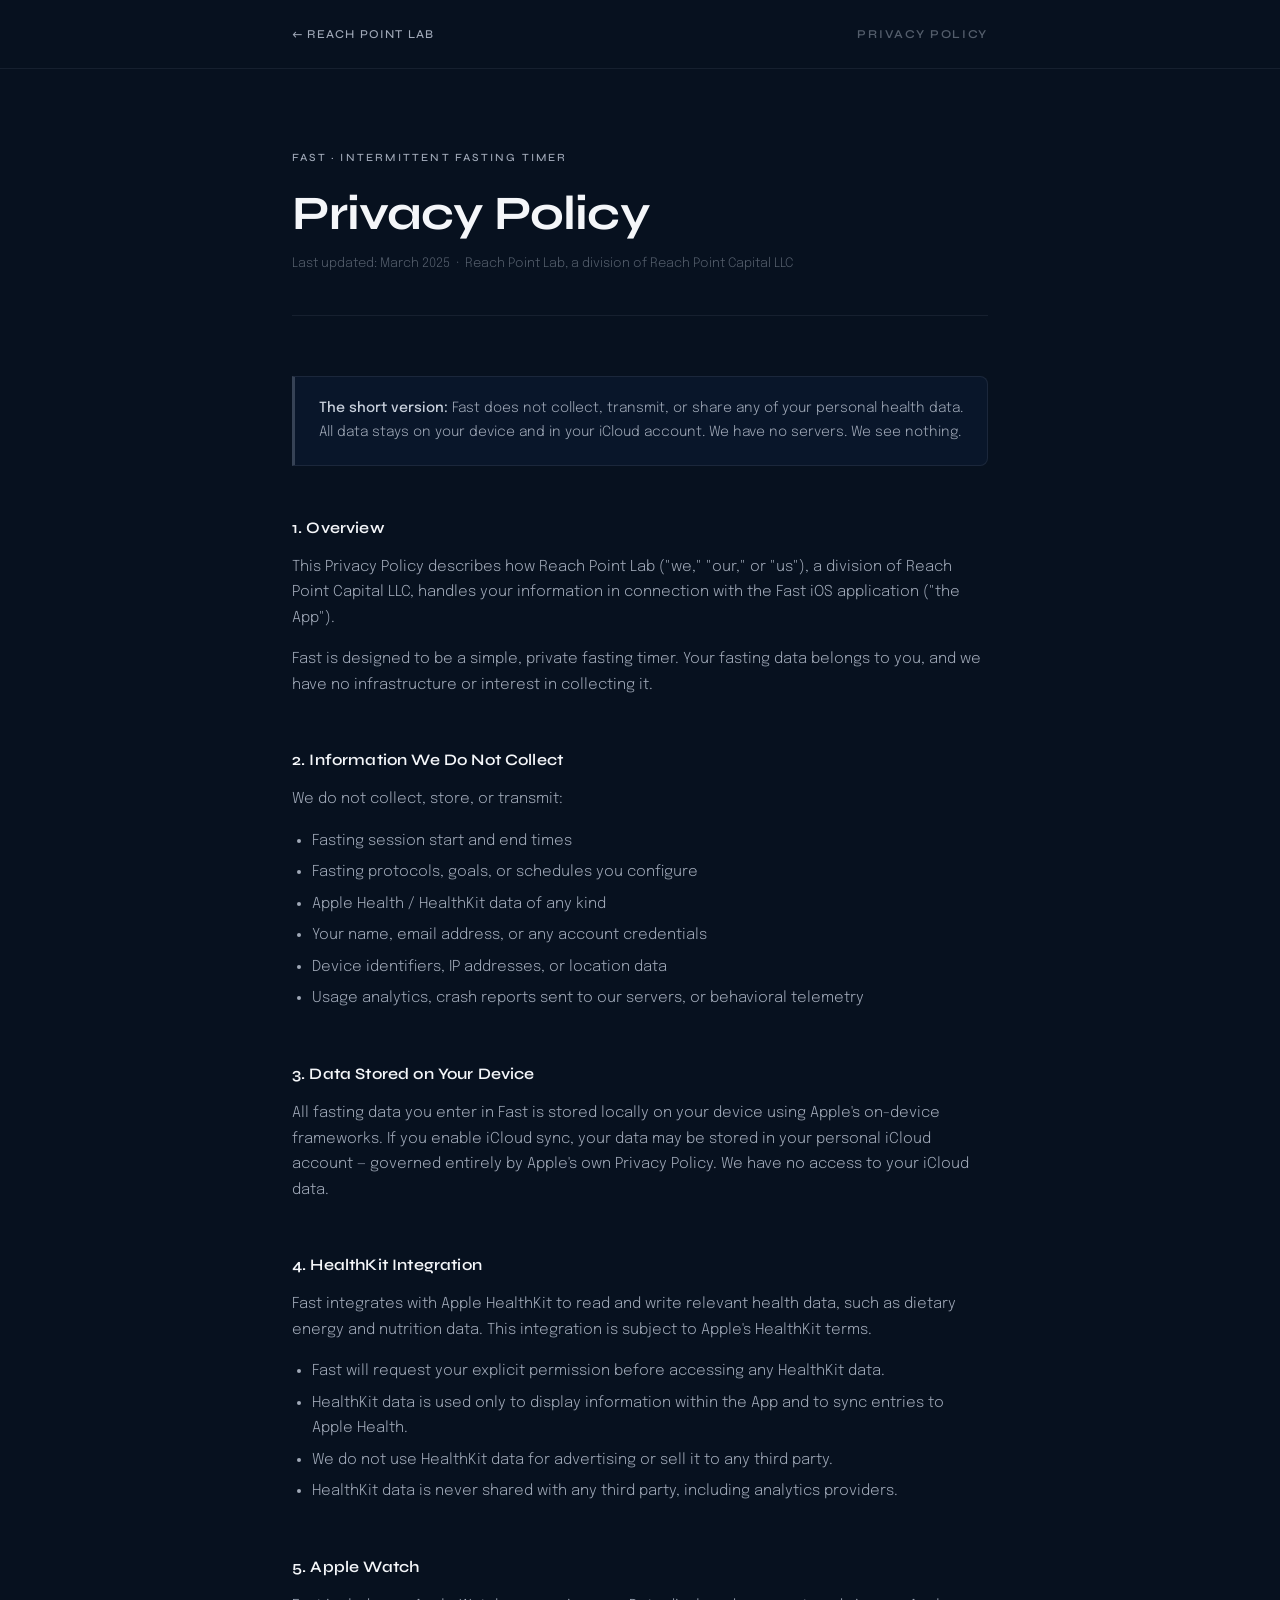
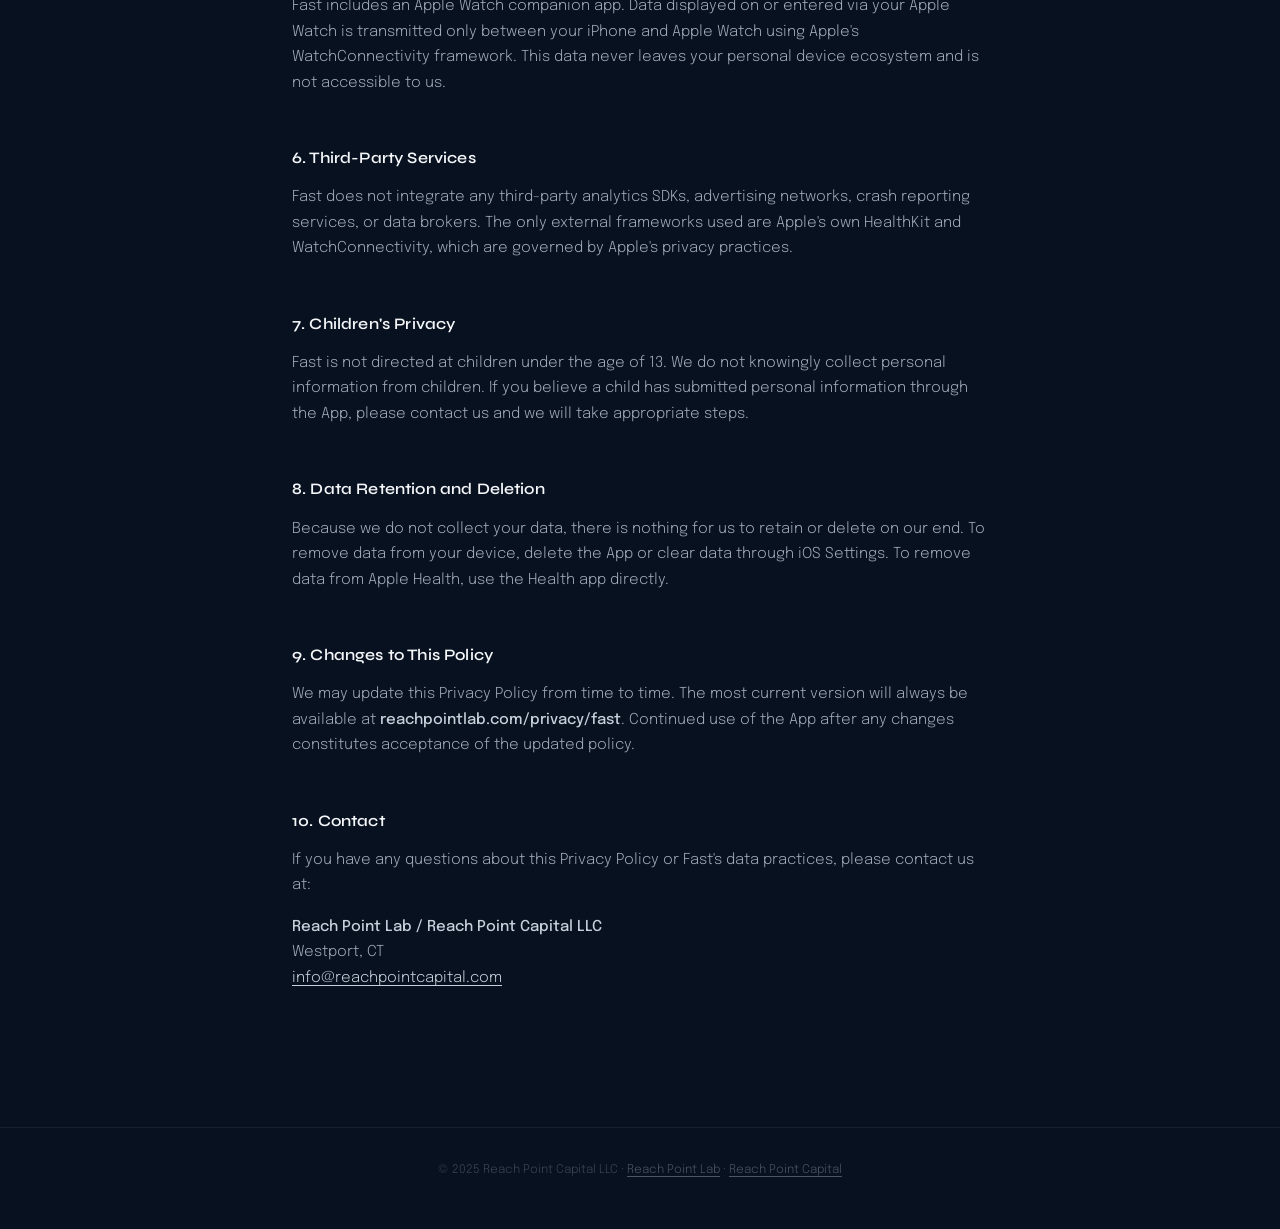
==== privacy/fast.html @ 6f183e83 "Initial commit — Reach Point Lab site" ====
<!DOCTYPE html>
<html lang="en">
<head>
  <meta charset="UTF-8" />
  <meta name="viewport" content="width=device-width, initial-scale=1.0" />
  <title>Fast — Privacy Policy | Reach Point Lab</title>
  <meta name="robots" content="noindex" />
  <link rel="preconnect" href="https://fonts.googleapis.com" />
  <link rel="preconnect" href="https://fonts.gstatic.com" crossorigin />
  <link href="https://fonts.googleapis.com/css2?family=Syne:wght@400;600;700&family=Epilogue:wght@300;400;500&display=swap" rel="stylesheet" />
  <style>
    *, *::before, *::after { box-sizing: border-box; margin: 0; padding: 0; }
    :root {
      --navy: #1B3A6B;
      --ink: #07111F;
      --silver: #A0A9B8;
      --silver-light: #C8D0DC;
      --white: #F4F6F9;
      --amber: #F0A500;
    }
    body {
      background: var(--ink);
      color: var(--white);
      font-family: 'Epilogue', sans-serif;
      font-weight: 300;
      line-height: 1.7;
      -webkit-font-smoothing: antialiased;
    }
    a { color: var(--silver-light); text-decoration: underline; text-underline-offset: 3px; }
    a:hover { color: var(--white); }

    header {
      border-bottom: 1px solid rgba(160,169,184,0.1);
      padding: 24px 0;
    }
    .container { max-width: 760px; margin: 0 auto; padding: 0 32px; }
    .header-inner { display: flex; align-items: center; justify-content: space-between; }
    .back-link {
      display: inline-flex;
      align-items: center;
      gap: 8px;
      font-family: 'Syne', sans-serif;
      font-size: 12px;
      font-weight: 500;
      letter-spacing: 0.1em;
      text-transform: uppercase;
      color: var(--silver);
      text-decoration: none;
      transition: color 0.2s;
    }
    .back-link:hover { color: var(--white); }
    .header-brand {
      font-family: 'Syne', sans-serif;
      font-size: 12px;
      font-weight: 600;
      letter-spacing: 0.14em;
      text-transform: uppercase;
      color: rgba(160,169,184,0.5);
    }

    main { padding: 80px 0 120px; }

    .policy-eyebrow {
      font-family: 'Syne', sans-serif;
      font-size: 11px;
      font-weight: 500;
      letter-spacing: 0.2em;
      text-transform: uppercase;
      color: var(--silver);
      margin-bottom: 20px;
    }
    h1 {
      font-family: 'Syne', sans-serif;
      font-size: clamp(32px, 5vw, 48px);
      font-weight: 700;
      line-height: 1.1;
      letter-spacing: -0.02em;
      color: var(--white);
      margin-bottom: 12px;
    }
    .policy-meta {
      font-size: 13px;
      color: rgba(160,169,184,0.5);
      margin-bottom: 60px;
      padding-bottom: 40px;
      border-bottom: 1px solid rgba(160,169,184,0.1);
    }

    h2 {
      font-family: 'Syne', sans-serif;
      font-size: 16px;
      font-weight: 600;
      letter-spacing: 0.01em;
      color: var(--white);
      margin: 48px 0 14px;
    }
    p { font-size: 15px; color: var(--silver); margin-bottom: 16px; }
    ul { padding-left: 20px; margin-bottom: 16px; }
    ul li { font-size: 15px; color: var(--silver); margin-bottom: 6px; }
    strong { color: var(--silver-light); font-weight: 500; }

    .callout {
      background: rgba(27,58,107,0.15);
      border: 1px solid rgba(160,169,184,0.12);
      border-left: 3px solid rgba(160,169,184,0.3);
      padding: 20px 24px;
      border-radius: 0 8px 8px 0;
      margin: 32px 0;
    }
    .callout p { margin: 0; font-size: 14px; }

    footer {
      border-top: 1px solid rgba(160,169,184,0.1);
      padding: 32px 0;
    }
    .footer-text {
      font-size: 12px;
      color: rgba(160,169,184,0.35);
      text-align: center;
    }
    .footer-text a { color: rgba(160,169,184,0.45); }
  </style>
</head>
<body>
  <header>
    <div class="container">
      <div class="header-inner">
        <a href="/" class="back-link">← Reach Point Lab</a>
        <span class="header-brand">Privacy Policy</span>
      </div>
    </div>
  </header>

  <main>
    <div class="container">
      <div class="policy-eyebrow">Fast · Intermittent Fasting Timer</div>
      <h1>Privacy Policy</h1>
      <p class="policy-meta">Last updated: March 2025 &nbsp;·&nbsp; Reach Point Lab, a division of Reach Point Capital LLC</p>

      <div class="callout">
        <p><strong>The short version:</strong> Fast does not collect, transmit, or share any of your personal health data. All data stays on your device and in your iCloud account. We have no servers. We see nothing.</p>
      </div>

      <h2>1. Overview</h2>
      <p>This Privacy Policy describes how Reach Point Lab ("we," "our," or "us"), a division of Reach Point Capital LLC, handles your information in connection with the Fast iOS application ("the App").</p>
      <p>Fast is designed to be a simple, private fasting timer. Your fasting data belongs to you, and we have no infrastructure or interest in collecting it.</p>

      <h2>2. Information We Do Not Collect</h2>
      <p>We do not collect, store, or transmit:</p>
      <ul>
        <li>Fasting session start and end times</li>
        <li>Fasting protocols, goals, or schedules you configure</li>
        <li>Apple Health / HealthKit data of any kind</li>
        <li>Your name, email address, or any account credentials</li>
        <li>Device identifiers, IP addresses, or location data</li>
        <li>Usage analytics, crash reports sent to our servers, or behavioral telemetry</li>
      </ul>

      <h2>3. Data Stored on Your Device</h2>
      <p>All fasting data you enter in Fast is stored locally on your device using Apple's on-device frameworks. If you enable iCloud sync, your data may be stored in your personal iCloud account — governed entirely by Apple's own Privacy Policy. We have no access to your iCloud data.</p>

      <h2>4. HealthKit Integration</h2>
      <p>Fast integrates with Apple HealthKit to read and write relevant health data, such as dietary energy and nutrition data. This integration is subject to Apple's HealthKit terms.</p>
      <ul>
        <li>Fast will request your explicit permission before accessing any HealthKit data.</li>
        <li>HealthKit data is used only to display information within the App and to sync entries to Apple Health.</li>
        <li>We do not use HealthKit data for advertising or sell it to any third party.</li>
        <li>HealthKit data is never shared with any third party, including analytics providers.</li>
      </ul>

      <h2>5. Apple Watch</h2>
      <p>Fast includes an Apple Watch companion app. Data displayed on or entered via your Apple Watch is transmitted only between your iPhone and Apple Watch using Apple's WatchConnectivity framework. This data never leaves your personal device ecosystem and is not accessible to us.</p>

      <h2>6. Third-Party Services</h2>
      <p>Fast does not integrate any third-party analytics SDKs, advertising networks, crash reporting services, or data brokers. The only external frameworks used are Apple's own HealthKit and WatchConnectivity, which are governed by Apple's privacy practices.</p>

      <h2>7. Children's Privacy</h2>
      <p>Fast is not directed at children under the age of 13. We do not knowingly collect personal information from children. If you believe a child has submitted personal information through the App, please contact us and we will take appropriate steps.</p>

      <h2>8. Data Retention and Deletion</h2>
      <p>Because we do not collect your data, there is nothing for us to retain or delete on our end. To remove data from your device, delete the App or clear data through iOS Settings. To remove data from Apple Health, use the Health app directly.</p>

      <h2>9. Changes to This Policy</h2>
      <p>We may update this Privacy Policy from time to time. The most current version will always be available at <strong>reachpointlab.com/privacy/fast</strong>. Continued use of the App after any changes constitutes acceptance of the updated policy.</p>

      <h2>10. Contact</h2>
      <p>If you have any questions about this Privacy Policy or Fast's data practices, please contact us at:</p>
      <p><strong>Reach Point Lab / Reach Point Capital LLC</strong><br/>
      Westport, CT<br/>
      <a href="mailto:info@reachpointcapital.com">info@reachpointcapital.com</a></p>
    </div>
  </main>

  <footer>
    <div class="container">
      <p class="footer-text">© 2025 Reach Point Capital LLC · <a href="/">Reach Point Lab</a> · <a href="https://reachpointcapital.com">Reach Point Capital</a></p>
    </div>
  </footer>
</body>
</html>
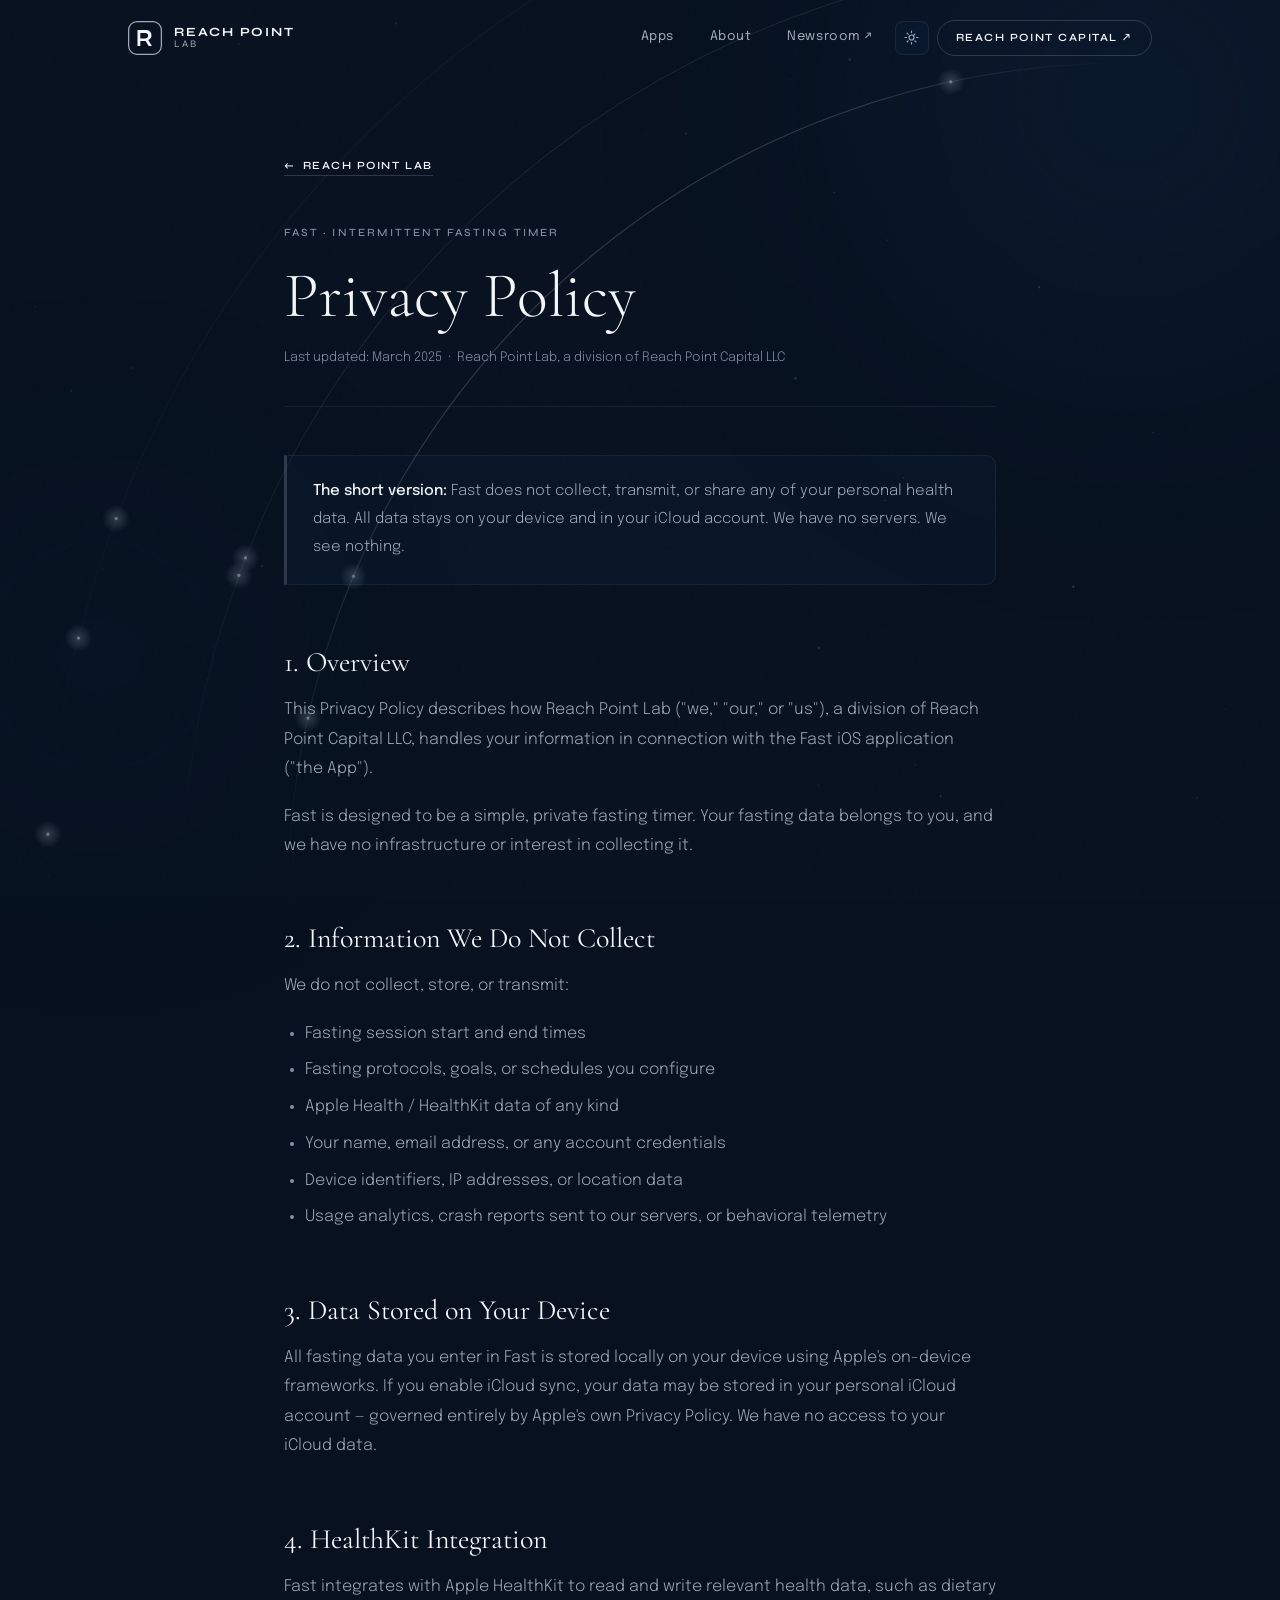
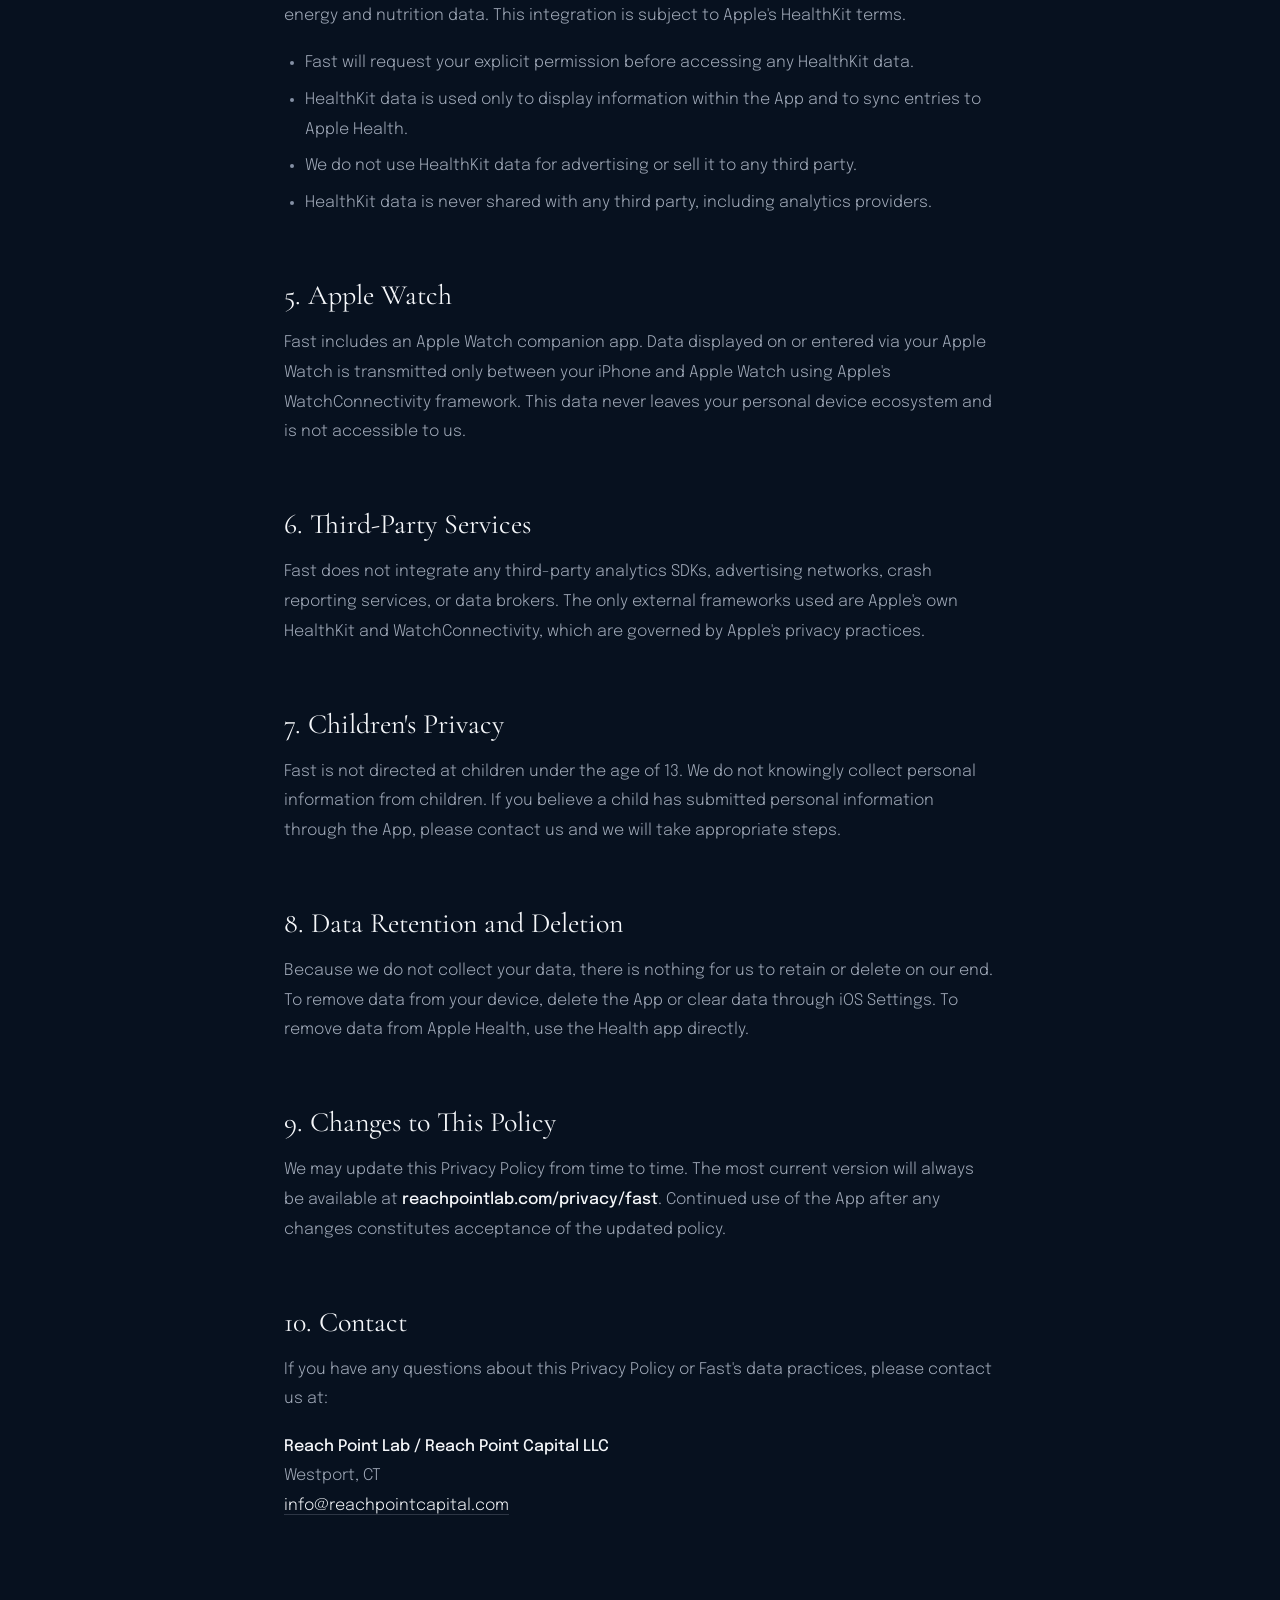
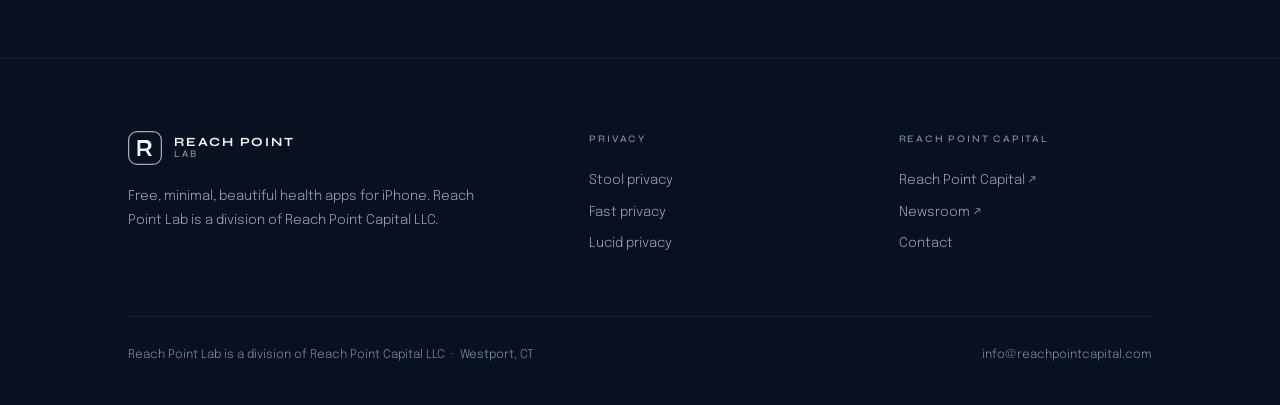
==== commit f237ac5d: "Redesign Lab site in the new style: animated background, light/dark theme, mobile menu - Same design" ====
--- a/privacy/fast.html
+++ b/privacy/fast.html
@@ -1,138 +1,92 @@
 <!DOCTYPE html>
-<html lang="en">
+<html lang="en" data-theme="dark">
 <head>
   <meta charset="UTF-8" />
   <meta name="viewport" content="width=device-width, initial-scale=1.0" />
   <title>Fast — Privacy Policy | Reach Point Lab</title>
   <meta name="robots" content="noindex" />
+  <!-- shared:start -->
+  <meta name="theme-color" content="#07111F" />
+  <script>
+    (function () {
+      var root = document.documentElement;
+      try { var t = localStorage.getItem('rpc-theme'); if (t === 'light' || t === 'dark') root.setAttribute('data-theme', t); } catch (e) {}
+      root.classList.add('js');
+      // failsafe: if site.js never runs, stop hiding the scroll-reveal content
+      setTimeout(function () { if (!window.__rpc) root.classList.remove('js'); }, 4000);
+    })();
+  </script>
+  <link rel="icon" type="image/svg+xml" href="data:image/svg+xml,%3Csvg xmlns='http://www.w3.org/2000/svg' viewBox='0 0 34 34'%3E%3Crect width='34' height='34' rx='8.5' fill='%231B3A6B'/%3E%3Cpath d='M9.5 9h7.8c2 0 3.55.48 4.6 1.42 1.05.94 1.57 2.24 1.57 3.87 0 1.18-.28 2.18-.86 3-.56.8-1.34 1.36-2.34 1.7L23.9 25h-3.2l-3.15-5.07H12.3V25H9.5V9zm2.8 2.58V17.5h4.6c1 0 1.78-.26 2.34-.76.56-.52.83-1.22.83-2.1 0-.86-.27-1.53-.83-2.02-.56-.5-1.34-.74-2.34-.74h-4.6v-.7z' fill='%23F4F6F9'/%3E%3C/svg%3E" />
   <link rel="preconnect" href="https://fonts.googleapis.com" />
   <link rel="preconnect" href="https://fonts.gstatic.com" crossorigin />
-  <link href="https://fonts.googleapis.com/css2?family=Syne:wght@400;600;700&family=Epilogue:wght@300;400;500&display=swap" rel="stylesheet" />
-  <style>
-    *, *::before, *::after { box-sizing: border-box; margin: 0; padding: 0; }
-    :root {
-      --navy: #1B3A6B;
-      --ink: #07111F;
-      --silver: #A0A9B8;
-      --silver-light: #C8D0DC;
-      --white: #F4F6F9;
-      --amber: #F0A500;
-    }
-    body {
-      background: var(--ink);
-      color: var(--white);
-      font-family: 'Epilogue', sans-serif;
-      font-weight: 300;
-      line-height: 1.7;
-      -webkit-font-smoothing: antialiased;
-    }
-    a { color: var(--silver-light); text-decoration: underline; text-underline-offset: 3px; }
-    a:hover { color: var(--white); }
-
-    header {
-      border-bottom: 1px solid rgba(160,169,184,0.1);
-      padding: 24px 0;
-    }
-    .container { max-width: 760px; margin: 0 auto; padding: 0 32px; }
-    .header-inner { display: flex; align-items: center; justify-content: space-between; }
-    .back-link {
-      display: inline-flex;
-      align-items: center;
-      gap: 8px;
-      font-family: 'Syne', sans-serif;
-      font-size: 12px;
-      font-weight: 500;
-      letter-spacing: 0.1em;
-      text-transform: uppercase;
-      color: var(--silver);
-      text-decoration: none;
-      transition: color 0.2s;
-    }
-    .back-link:hover { color: var(--white); }
-    .header-brand {
-      font-family: 'Syne', sans-serif;
-      font-size: 12px;
-      font-weight: 600;
-      letter-spacing: 0.14em;
-      text-transform: uppercase;
-      color: rgba(160,169,184,0.5);
-    }
-
-    main { padding: 80px 0 120px; }
-
-    .policy-eyebrow {
-      font-family: 'Syne', sans-serif;
-      font-size: 11px;
-      font-weight: 500;
-      letter-spacing: 0.2em;
-      text-transform: uppercase;
-      color: var(--silver);
-      margin-bottom: 20px;
-    }
-    h1 {
-      font-family: 'Syne', sans-serif;
-      font-size: clamp(32px, 5vw, 48px);
-      font-weight: 700;
-      line-height: 1.1;
-      letter-spacing: -0.02em;
-      color: var(--white);
-      margin-bottom: 12px;
-    }
-    .policy-meta {
-      font-size: 13px;
-      color: rgba(160,169,184,0.5);
-      margin-bottom: 60px;
-      padding-bottom: 40px;
-      border-bottom: 1px solid rgba(160,169,184,0.1);
-    }
-
-    h2 {
-      font-family: 'Syne', sans-serif;
-      font-size: 16px;
-      font-weight: 600;
-      letter-spacing: 0.01em;
-      color: var(--white);
-      margin: 48px 0 14px;
-    }
-    p { font-size: 15px; color: var(--silver); margin-bottom: 16px; }
-    ul { padding-left: 20px; margin-bottom: 16px; }
-    ul li { font-size: 15px; color: var(--silver); margin-bottom: 6px; }
-    strong { color: var(--silver-light); font-weight: 500; }
-
-    .callout {
-      background: rgba(27,58,107,0.15);
-      border: 1px solid rgba(160,169,184,0.12);
-      border-left: 3px solid rgba(160,169,184,0.3);
-      padding: 20px 24px;
-      border-radius: 0 8px 8px 0;
-      margin: 32px 0;
-    }
-    .callout p { margin: 0; font-size: 14px; }
-
-    footer {
-      border-top: 1px solid rgba(160,169,184,0.1);
-      padding: 32px 0;
-    }
-    .footer-text {
-      font-size: 12px;
-      color: rgba(160,169,184,0.35);
-      text-align: center;
-    }
-    .footer-text a { color: rgba(160,169,184,0.45); }
-  </style>
+  <link href="https://fonts.googleapis.com/css2?family=Cormorant+Garamond:ital,wght@0,300;0,400;0,500;0,600;1,300;1,400&family=Epilogue:wght@300;400;500&family=Syne:wght@400;500;600;700&display=swap" rel="stylesheet" />
+  <link rel="stylesheet" href="/assets/site.css" />
+  <!-- shared:end -->
 </head>
 <body>
-  <header>
+  <a class="skip-link" href="#main">Skip to content</a>
+  <!-- bg:start -->
+  <div class="orb orb-1"></div>
+  <div class="orb orb-2"></div>
+  <canvas id="arc" aria-hidden="true"></canvas>
+  <!-- bg:end -->
+  <header id="site-header">
     <div class="container">
       <div class="header-inner">
-        <a href="/" class="back-link">← Reach Point Lab</a>
-        <span class="header-brand">Privacy Policy</span>
+
+        <a href="/" class="logo" aria-label="Reach Point Lab — home">
+          <svg class="logo-icon" viewBox="0 0 34 34" fill="none" xmlns="http://www.w3.org/2000/svg" aria-hidden="true">
+            <rect x="0.625" y="0.625" width="32.75" height="32.75" rx="8.375" stroke="#A0A9B8" stroke-width="1.25"/>
+            <path d="M9.5 9h7.8c2 0 3.55.48 4.6 1.42 1.05.94 1.57 2.24 1.57 3.87 0 1.18-.28 2.18-.86 3-.56.8-1.34 1.36-2.34 1.7L23.9 25h-3.2l-3.15-5.07H12.3V25H9.5V9zm2.8 2.58V17.5h4.6c1 0 1.78-.26 2.34-.76.56-.52.83-1.22.83-2.1 0-.86-.27-1.53-.83-2.02-.56-.5-1.34-.74-2.34-.74h-4.6v-.7z" fill="currentColor" style="color: var(--text-1)"/>
+          </svg>
+          <div class="logo-text">
+            <span class="rpc-name">Reach Point</span>
+            <span class="rpc-sub">Lab</span>
+          </div>
+        </a>
+
+        <nav aria-label="Primary">
+          <a href="/#apps" class="nav-link">Apps</a>
+          <a href="/#about" class="nav-link">About</a>
+          <a href="https://reachpointcapital.com/newsroom/" class="nav-link" target="_blank" rel="noopener">Newsroom ↗</a>
+
+          <div class="nav-right">
+            <button class="theme-toggle" id="theme-toggle" type="button" aria-label="Toggle theme">
+              <!-- Sun icon (shown in dark mode) -->
+              <svg id="icon-sun" viewBox="0 0 15 15" fill="none" xmlns="http://www.w3.org/2000/svg" aria-hidden="true">
+                <circle cx="7.5" cy="7.5" r="2.5" stroke="currentColor" stroke-width="1.2"/>
+                <path d="M7.5 1v1.5M7.5 12.5V14M1 7.5h1.5M12.5 7.5H14M3.05 3.05l1.06 1.06M10.89 10.89l1.06 1.06M10.89 4.11l-1.06 1.06M4.11 10.89L3.05 11.95" stroke="currentColor" stroke-width="1.2" stroke-linecap="round"/>
+              </svg>
+              <!-- Moon icon (shown in light mode) -->
+              <svg id="icon-moon" viewBox="0 0 15 15" fill="none" xmlns="http://www.w3.org/2000/svg" aria-hidden="true">
+                <path d="M7.5 1.5A6 6 0 1 0 13.5 7.5 4.5 4.5 0 0 1 7.5 1.5z" stroke="currentColor" stroke-width="1.2" stroke-linecap="round" stroke-linejoin="round"/>
+              </svg>
+            </button>
+            <a href="https://reachpointcapital.com" class="contact-btn" target="_blank" rel="noopener">Reach Point Capital ↗</a>
+            <button class="menu-toggle" type="button" aria-expanded="false" aria-controls="mobile-menu" aria-label="Open menu">
+              <span></span><span></span><span></span>
+            </button>
+          </div>
+        </nav>
+      </div>
+    </div>
+
+    <div class="mobile-menu" id="mobile-menu">
+      <div class="mobile-menu-inner">
+        <div class="mm-group-label">Reach Point Lab</div>
+        <a href="/#apps" class="mm-link">Apps</a>
+        <a href="/#about" class="mm-link">About</a>
+        <div class="mm-group-label">Reach Point Capital</div>
+        <a href="https://reachpointcapital.com/newsroom/" target="_blank" rel="noopener" class="mm-link">Newsroom ↗</a>
+        <a href="https://reachpointcapital.com" target="_blank" rel="noopener" class="mm-link">Reach Point Capital ↗</a>
+        <a href="mailto:info@reachpointcapital.com" class="mm-cta">Contact</a>
       </div>
     </div>
   </header>
-
-  <main>
-    <div class="container">
+  <main id="main">
+    <article class="policy">
+      <div class="container container--narrow">
+        <a class="back-link" href="/"><span aria-hidden="true">←</span> Reach Point Lab</a>
       <div class="policy-eyebrow">Fast · Intermittent Fasting Timer</div>
       <h1>Privacy Policy</h1>
       <p class="policy-meta">Last updated: March 2025 &nbsp;·&nbsp; Reach Point Lab, a division of Reach Point Capital LLC</p>
@@ -188,13 +142,45 @@
       <p><strong>Reach Point Lab / Reach Point Capital LLC</strong><br/>
       Westport, CT<br/>
       <a href="mailto:info@reachpointcapital.com">info@reachpointcapital.com</a></p>
-    </div>
+      </div>
+    </article>
   </main>
-
   <footer>
     <div class="container">
-      <p class="footer-text">© 2025 Reach Point Capital LLC · <a href="/">Reach Point Lab</a> · <a href="https://reachpointcapital.com">Reach Point Capital</a></p>
+      <div class="footer-grid">
+        <div class="footer-brand">
+          <a href="/" class="logo" aria-label="Reach Point Lab — home">
+            <svg class="logo-icon" viewBox="0 0 34 34" fill="none" xmlns="http://www.w3.org/2000/svg" aria-hidden="true">
+              <rect x="0.625" y="0.625" width="32.75" height="32.75" rx="8.375" stroke="#A0A9B8" stroke-width="1.25"/>
+              <path d="M9.5 9h7.8c2 0 3.55.48 4.6 1.42 1.05.94 1.57 2.24 1.57 3.87 0 1.18-.28 2.18-.86 3-.56.8-1.34 1.36-2.34 1.7L23.9 25h-3.2l-3.15-5.07H12.3V25H9.5V9zm2.8 2.58V17.5h4.6c1 0 1.78-.26 2.34-.76.56-.52.83-1.22.83-2.1 0-.86-.27-1.53-.83-2.02-.56-.5-1.34-.74-2.34-.74h-4.6v-.7z" fill="currentColor" style="color: var(--text-1)"/>
+            </svg>
+            <div class="logo-text">
+              <span class="rpc-name">Reach Point</span>
+              <span class="rpc-sub">Lab</span>
+            </div>
+          </a>
+          <p>Free, minimal, beautiful health apps for iPhone. Reach Point Lab is a division of Reach Point Capital LLC.</p>
+        </div>
+        <div class="footer-col">
+          <div class="footer-col-title">Privacy</div>
+          <a href="/privacy/stool">Stool privacy</a>
+          <a href="/privacy/fast">Fast privacy</a>
+          <a href="/privacy/lucid">Lucid privacy</a>
+        </div>
+        <div class="footer-col">
+          <div class="footer-col-title">Reach Point Capital</div>
+          <a href="https://reachpointcapital.com" target="_blank" rel="noopener">Reach Point Capital ↗</a>
+          <a href="https://reachpointcapital.com/newsroom/" target="_blank" rel="noopener">Newsroom ↗</a>
+          <a href="mailto:info@reachpointcapital.com">Contact</a>
+        </div>
+      </div>
+      <div class="footer-base">
+        <span>Reach Point Lab is a division of <a href="https://reachpointcapital.com" target="_blank" rel="noopener">Reach Point Capital LLC</a> &nbsp;·&nbsp; Westport, CT</span>
+        <a href="mailto:info@reachpointcapital.com">info@reachpointcapital.com</a>
+      </div>
     </div>
   </footer>
+  <script src="/assets/site.js" defer></script>
+  <script defer src="/_vercel/insights/script.js"></script>
 </body>
 </html>
--- a/assets/site.css
+++ b/assets/site.css
@@ -0,0 +1,735 @@
+/* Reach Point Capital — shared styles for the home page and the newsroom */
+
+*, *::before, *::after { box-sizing: border-box; margin: 0; padding: 0; }
+
+/* ── THEME TOKENS ── */
+:root {
+  --navy:         #1B3A6B;
+  --navy-deep:    #0D1E3A;
+  --silver:       #A0A9B8;
+  --silver-light: #C8D0DC;
+  --ease:         cubic-bezier(0.2, 0.7, 0.1, 1);
+}
+
+[data-theme="dark"] {
+  color-scheme: dark;
+  --bg:          #07111F;
+  --bg-2:        #0b1829;
+  --surface:     rgba(27,58,107,0.1);
+  --surface-h:   rgba(27,58,107,0.2);
+  --border:      rgba(160,169,184,0.1);
+  --border-h:    rgba(160,169,184,0.25);
+  --text-1:      #F4F6F9;
+  --text-2:      #A0A9B8;
+  --text-3:      #8490A5;
+  --header-bg:   rgba(7,17,31,0.88);
+  --rule:        rgba(160,169,184,0.1);
+  --arc-rgb:     160,169,184;
+  --glow:        rgba(120,150,215,0.16);
+  --live:        #4FD1A5;
+}
+
+[data-theme="light"] {
+  color-scheme: light;
+  --bg:          #F0F2F5;
+  --bg-2:        #E8EBF0;
+  --surface:     rgba(27,58,107,0.06);
+  --surface-h:   rgba(27,58,107,0.1);
+  --border:      rgba(27,58,107,0.12);
+  --border-h:    rgba(27,58,107,0.3);
+  --text-1:      #0D1E3A;
+  --text-2:      #3A4F70;
+  --text-3:      #51617D;
+  --header-bg:   rgba(240,242,245,0.92);
+  --rule:        rgba(27,58,107,0.1);
+  --arc-rgb:     27,58,107;
+  --glow:        rgba(27,58,107,0.1);
+  --live:        #1B8F6B;
+}
+
+html { scroll-behavior: smooth; scroll-padding-top: 84px; }
+
+body {
+  background: var(--bg);
+  color: var(--text-1);
+  font-family: 'Epilogue', sans-serif;
+  font-weight: 300;
+  line-height: 1.6;
+  -webkit-font-smoothing: antialiased;
+  transition: background 0.4s ease, color 0.4s ease;
+  overflow-x: hidden;
+}
+
+a { color: inherit; }
+:focus-visible { outline: 2px solid var(--silver); outline-offset: 3px; border-radius: 4px; }
+
+.skip-link {
+  position: fixed; left: 16px; top: -64px; z-index: 1000;
+  padding: 10px 16px; border-radius: 8px;
+  background: var(--bg-2); color: var(--text-1); border: 1px solid var(--border-h);
+  font-size: 13px; text-decoration: none; transition: top 0.2s;
+}
+.skip-link:focus { top: 16px; }
+
+/* ── NOISE ── */
+body::after {
+  content: '';
+  position: fixed;
+  inset: 0;
+  background-image: url("data:image/svg+xml,%3Csvg viewBox='0 0 256 256' xmlns='http://www.w3.org/2000/svg'%3E%3Cfilter id='n'%3E%3CfeTurbulence type='fractalNoise' baseFrequency='0.9' numOctaves='4' stitchTiles='stitch'/%3E%3C/filter%3E%3Crect width='100%25' height='100%25' filter='url(%23n)' opacity='0.035'/%3E%3C/svg%3E");
+  pointer-events: none;
+  z-index: 9999;
+  opacity: 0.5;
+}
+
+/* ── AMBIENT BACKGROUND ── */
+.orb {
+  position: fixed;
+  border-radius: 50%;
+  filter: blur(130px);
+  pointer-events: none;
+  z-index: 0;
+  transition: opacity 0.4s;
+}
+.orb-1 {
+  width: 700px; height: 700px;
+  background: radial-gradient(circle, rgba(27,58,107,0.28) 0%, transparent 70%);
+  top: -250px; right: -200px;
+}
+.orb-2 {
+  width: 400px; height: 400px;
+  background: radial-gradient(circle, rgba(27,58,107,0.15) 0%, transparent 70%);
+  bottom: 5%; left: -100px;
+}
+[data-theme="light"] .orb-1 { opacity: 0.5; }
+[data-theme="light"] .orb-2 { opacity: 0.3; }
+
+#arc {
+  position: fixed;
+  inset: 0;
+  width: 100%;
+  height: 100%;
+  z-index: 0;
+  pointer-events: none;
+}
+
+/* ── LAYOUT ── */
+.container {
+  max-width: 1120px;
+  margin: 0 auto;
+  padding: 0 48px;
+  position: relative;
+  z-index: 1;
+}
+.container--narrow { max-width: 808px; }
+
+section { padding: 120px 0; position: relative; z-index: 1; }
+.section-rule { border: none; border-top: 1px solid var(--rule); margin: 0; position: relative; z-index: 1; }
+.section-header {
+  display: flex;
+  align-items: baseline;
+  gap: 20px;
+  margin-bottom: 64px;
+}
+.section-header .section-link { margin-left: auto; align-self: center; }
+.section-label {
+  font-family: 'Syne', sans-serif;
+  font-size: 11px;
+  font-weight: 500;
+  letter-spacing: 0.2em;
+  text-transform: uppercase;
+  color: var(--text-3);
+}
+.section-title {
+  font-family: 'Cormorant Garamond', serif;
+  font-size: clamp(32px, 4vw, 48px);
+  font-weight: 300;
+  line-height: 1.15;
+  color: var(--text-1);
+}
+.section-title em { font-style: italic; color: var(--text-2); }
+
+/* ── SCROLL REVEAL (only hidden when JS is running; see the failsafe in the <head>) ── */
+.js [data-reveal] { opacity: 0; }
+/* an animation (not a transition) so card hover transitions stay independent; no fill after it ends */
+.js [data-reveal].is-in { opacity: 1; animation: revealUp 0.9s var(--ease) calc(var(--d, 0) * 90ms) backwards; }
+
+/* ── HEADER ── */
+#site-header {
+  position: fixed;
+  top: 0; left: 0; right: 0;
+  z-index: 200;
+  padding: 20px 0;
+  transition: background 0.4s ease, border-color 0.4s ease, backdrop-filter 0.4s;
+  border-bottom: 1px solid transparent;
+}
+#site-header.scrolled, body.menu-open #site-header {
+  background: var(--header-bg);
+  backdrop-filter: blur(20px);
+  -webkit-backdrop-filter: blur(20px);
+  border-color: var(--border);
+}
+.header-inner { display: flex; align-items: center; justify-content: space-between; }
+
+.logo { display: flex; align-items: center; gap: 12px; text-decoration: none; }
+.logo-icon { width: 34px; height: 34px; flex-shrink: 0; }
+.logo-text { display: flex; flex-direction: column; line-height: 1.15; }
+.logo-text .rpc-name {
+  font-family: 'Syne', sans-serif;
+  font-weight: 700;
+  font-size: 12.5px;
+  letter-spacing: 0.14em;
+  text-transform: uppercase;
+  color: var(--text-1);
+}
+.logo-text .rpc-sub {
+  font-family: 'Syne', sans-serif;
+  font-weight: 400;
+  font-size: 10px;
+  letter-spacing: 0.2em;
+  text-transform: uppercase;
+  color: var(--text-2);
+}
+
+nav { display: flex; align-items: center; gap: 8px; }
+.nav-item { position: relative; }
+.nav-link {
+  font-family: 'Epilogue', sans-serif;
+  font-size: 13px;
+  font-weight: 400;
+  letter-spacing: 0.04em;
+  color: var(--text-2);
+  text-decoration: none;
+  padding: 7px 14px;
+  border-radius: 6px;
+  transition: color 0.2s, background 0.2s;
+  display: flex;
+  align-items: center;
+  gap: 5px;
+  cursor: pointer;
+  border: none;
+  background: none;
+}
+.nav-link:hover { color: var(--text-1); background: var(--surface); }
+.nav-link[aria-current="page"] { color: var(--text-1); }
+.nav-link .chevron { width: 10px; height: 10px; transition: transform 0.25s ease; opacity: 0.6; }
+.nav-item:hover .chevron, .nav-item:focus-within .chevron { transform: rotate(180deg); }
+
+.dropdown {
+  position: absolute;
+  top: 100%;
+  right: 0;
+  padding-top: 8px;
+  min-width: 232px;
+  opacity: 0;
+  transform: translateY(-6px);
+  pointer-events: none;
+  transition: opacity 0.2s ease, transform 0.2s ease;
+}
+.dropdown-inner {
+  background: var(--bg-2);
+  border: 1px solid var(--border);
+  border-radius: 12px;
+  padding: 8px;
+  backdrop-filter: blur(20px);
+  box-shadow: 0 16px 40px rgba(0,0,0,0.2);
+}
+.nav-item:hover .dropdown, .nav-item:focus-within .dropdown {
+  opacity: 1; transform: translateY(0); pointer-events: all;
+}
+.dropdown-item { display: block; padding: 10px 14px; border-radius: 8px; text-decoration: none; transition: background 0.15s; }
+.dropdown-item:hover { background: var(--surface-h); }
+.dropdown-item-name {
+  font-family: 'Syne', sans-serif;
+  font-size: 12px;
+  font-weight: 600;
+  letter-spacing: 0.1em;
+  text-transform: uppercase;
+  color: var(--text-1);
+  margin-bottom: 2px;
+}
+.dropdown-item-desc { font-size: 11.5px; color: var(--text-2); font-weight: 300; }
+.dropdown-divider { height: 1px; background: var(--border); margin: 6px 0; }
+.dropdown-sub { padding: 8px 14px 10px; }
+.dropdown-sub-label {
+  font-family: 'Syne', sans-serif;
+  font-size: 10px;
+  font-weight: 500;
+  letter-spacing: 0.18em;
+  text-transform: uppercase;
+  color: var(--text-3);
+  margin-bottom: 8px;
+}
+.dropdown-sub-item {
+  display: flex; align-items: center; gap: 8px;
+  padding: 7px 10px; border-radius: 6px; text-decoration: none; transition: background 0.15s;
+}
+.dropdown-sub-item:hover { background: var(--surface); }
+.dropdown-sub-item span { font-size: 12.5px; color: var(--text-2); font-weight: 400; }
+.dropdown-sub-item .tag {
+  font-family: 'Syne', sans-serif;
+  font-size: 9px;
+  letter-spacing: 0.12em;
+  text-transform: uppercase;
+  padding: 2px 7px;
+  border-radius: 100px;
+  border: 1px solid var(--border);
+  color: var(--text-3);
+  margin-left: auto;
+}
+
+.nav-right { display: flex; align-items: center; gap: 8px; }
+.theme-toggle, .menu-toggle {
+  width: 34px; height: 34px;
+  border-radius: 8px;
+  border: 1px solid var(--border);
+  background: var(--surface);
+  cursor: pointer;
+  display: flex;
+  align-items: center;
+  justify-content: center;
+  transition: border-color 0.2s, background 0.2s;
+}
+.theme-toggle:hover, .menu-toggle:hover { border-color: var(--border-h); background: var(--surface-h); }
+.theme-toggle svg { width: 15px; height: 15px; color: var(--text-2); }
+#icon-moon { display: none; }
+[data-theme="light"] #icon-sun { display: none; }
+[data-theme="light"] #icon-moon { display: block; }
+
+.menu-toggle { display: none; flex-direction: column; gap: 4px; }
+.menu-toggle span {
+  display: block; width: 14px; height: 1.25px; border-radius: 2px;
+  background: var(--text-1);
+  transition: transform 0.3s var(--ease), opacity 0.2s;
+}
+.menu-toggle[aria-expanded="true"] span:nth-child(1) { transform: translateY(5.25px) rotate(45deg); }
+.menu-toggle[aria-expanded="true"] span:nth-child(2) { opacity: 0; }
+.menu-toggle[aria-expanded="true"] span:nth-child(3) { transform: translateY(-5.25px) rotate(-45deg); }
+
+.contact-btn {
+  font-family: 'Syne', sans-serif;
+  font-size: 11px;
+  font-weight: 600;
+  letter-spacing: 0.14em;
+  text-transform: uppercase;
+  color: var(--text-1);
+  text-decoration: none;
+  padding: 8px 18px;
+  border: 1px solid var(--border-h);
+  border-radius: 100px;
+  transition: background 0.2s, border-color 0.2s, transform 0.25s var(--ease);
+  display: inline-block;
+}
+.contact-btn:hover { background: var(--surface-h); border-color: var(--navy); }
+
+/* Mobile menu panel */
+.mobile-menu {
+  position: absolute;
+  top: 100%; left: 0; right: 0;
+  background: var(--bg-2);
+  border-bottom: 1px solid var(--border);
+  visibility: hidden;
+  opacity: 0;
+  transform: translateY(-8px);
+  transition: opacity 0.25s ease, transform 0.25s ease, visibility 0s linear 0.25s;
+  max-height: calc(100vh - 76px);
+  overflow-y: auto;
+}
+.mobile-menu.is-open {
+  visibility: visible; opacity: 1; transform: none;
+  transition: opacity 0.25s ease, transform 0.25s ease, visibility 0s;
+}
+.mobile-menu-inner { padding: 8px 24px 28px; display: flex; flex-direction: column; }
+.mm-group-label {
+  font-family: 'Syne', sans-serif;
+  font-size: 10px;
+  font-weight: 500;
+  letter-spacing: 0.18em;
+  text-transform: uppercase;
+  color: var(--text-3);
+  padding: 18px 0 6px;
+}
+.mm-link, .mm-sub {
+  display: flex; align-items: baseline; justify-content: space-between; gap: 12px;
+  padding: 14px 0;
+  border-bottom: 1px solid var(--border);
+  text-decoration: none;
+  color: var(--text-1);
+  font-family: 'Cormorant Garamond', serif;
+  font-size: 26px;
+  font-weight: 400;
+}
+.mm-sub { flex-direction: column; align-items: flex-start; gap: 2px; }
+.mm-sub span { font-family: 'Epilogue', sans-serif; font-size: 12px; color: var(--text-2); font-weight: 300; }
+.mm-link[aria-current="page"] { color: var(--text-2); font-style: italic; }
+.mm-cta {
+  margin-top: 24px;
+  text-align: center;
+  font-family: 'Syne', sans-serif;
+  font-size: 12px;
+  font-weight: 600;
+  letter-spacing: 0.14em;
+  text-transform: uppercase;
+  color: var(--text-1);
+  text-decoration: none;
+  padding: 14px 18px;
+  border: 1px solid var(--border-h);
+  border-radius: 100px;
+}
+
+/* ── HERO ── */
+.hero {
+  min-height: 100vh;
+  min-height: 100svh;
+  display: flex;
+  align-items: center;
+  padding-top: 96px;
+  position: relative;
+}
+.hero .container { align-self: stretch; display: flex; align-items: center; width: 100%; }
+.hero-content { max-width: 800px; }
+
+.hero-eyebrow {
+  display: inline-flex;
+  align-items: center;
+  gap: 10px;
+  font-family: 'Syne', sans-serif;
+  font-size: 11px;
+  font-weight: 500;
+  letter-spacing: 0.2em;
+  text-transform: uppercase;
+  color: var(--text-2);
+  margin-bottom: 36px;
+  opacity: 0;
+  animation: fadeUp 0.8s ease 0.15s forwards;
+}
+.eyebrow-rule { width: 32px; height: 1px; background: var(--text-3); }
+
+/* masked line-by-line headline reveal */
+.hero-title, .page-title {
+  font-family: 'Cormorant Garamond', serif;
+  font-weight: 300;
+  line-height: 1;
+  letter-spacing: -0.01em;
+  color: var(--text-1);
+}
+.hero-title { font-size: clamp(56px, 8vw, 104px); margin-bottom: 36px; }
+.page-title { font-size: clamp(56px, 9vw, 112px); margin-bottom: 24px; }
+.line { display: block; overflow: hidden; padding: 0.04em 0 0.16em; margin-bottom: -0.12em; }
+.line > span, .line > em > span {
+  display: inline-block;
+  transform: translateY(112%);
+  animation: lineUp 1.1s var(--ease) forwards;
+  animation-delay: calc(0.25s + var(--i, 0) * 0.13s);
+}
+.line em { font-style: italic; color: var(--text-2); }
+.page-title .line { display: inline-block; vertical-align: top; }
+.hero-title em > span, .page-title em > span {
+  background: linear-gradient(100deg, var(--text-2) 0%, var(--text-2) 38%, var(--text-1) 50%, var(--text-2) 62%, var(--text-2) 100%);
+  background-size: 260% 100%;
+  background-position: 100% 0;
+  -webkit-background-clip: text;
+  background-clip: text;
+  -webkit-text-fill-color: transparent;
+  color: transparent;
+  animation: lineUp 1.1s var(--ease) forwards, shimmer 9s ease-in-out 1.6s infinite;
+  animation-delay: calc(0.25s + var(--i, 0) * 0.13s), 1.6s;
+  padding-right: 0.06em;
+}
+
+.hero-body {
+  font-size: 16px;
+  font-weight: 300;
+  color: var(--text-2);
+  line-height: 1.8;
+  max-width: 520px;
+  margin-bottom: 48px;
+  opacity: 0;
+  animation: fadeUp 0.9s ease 0.7s forwards;
+}
+.hero-stats { display: flex; gap: 48px; opacity: 0; animation: fadeUp 0.9s ease 0.85s forwards; }
+.stat-value {
+  font-family: 'Cormorant Garamond', serif;
+  font-size: 36px;
+  font-weight: 300;
+  color: var(--text-1);
+  line-height: 1;
+  margin-bottom: 4px;
+  font-variant-numeric: tabular-nums;
+}
+.stat-label {
+  font-family: 'Syne', sans-serif;
+  font-size: 10px;
+  font-weight: 500;
+  letter-spacing: 0.18em;
+  text-transform: uppercase;
+  color: var(--text-3);
+}
+.stat-divider { width: 1px; background: var(--rule); align-self: stretch; }
+
+.scroll-cue {
+  position: absolute;
+  right: 48px; bottom: 40px;
+  display: flex; align-items: center; gap: 14px;
+  font-family: 'Syne', sans-serif;
+  font-size: 10px;
+  font-weight: 500;
+  letter-spacing: 0.2em;
+  text-transform: uppercase;
+  color: var(--text-3);
+  text-decoration: none;
+  opacity: 0;
+  animation: fadeUp 0.9s ease 1.4s forwards;
+}
+.scroll-cue:hover { color: var(--text-2); }
+.scroll-cue-line { position: relative; width: 1px; height: 40px; background: var(--rule); overflow: hidden; }
+.scroll-cue-line::after {
+  content: ''; position: absolute; left: 0; top: -50%; width: 1px; height: 50%;
+  background: var(--text-2);
+  animation: cue 2.4s var(--ease) infinite;
+}
+
+/* ── THESIS ── */
+.thesis { background: var(--surface); border-top: 1px solid var(--border); border-bottom: 1px solid var(--border); }
+.thesis-inner { display: grid; grid-template-columns: 1fr 1.4fr; gap: 100px; align-items: start; }
+.thesis-left { position: sticky; top: 120px; }
+.thesis-headline {
+  font-family: 'Cormorant Garamond', serif;
+  font-size: clamp(36px, 4vw, 52px);
+  font-weight: 300;
+  line-height: 1.2;
+  color: var(--text-1);
+  margin-bottom: 20px;
+}
+.thesis-headline em { font-style: italic; color: var(--text-2); }
+.thesis-sub { font-size: 14px; color: var(--text-2); line-height: 1.75; }
+.thesis-points { display: flex; flex-direction: column; }
+.thesis-point { padding: 32px 0 32px 28px; border-bottom: 1px solid var(--border); position: relative; transition: opacity 0.5s ease; }
+.thesis-point:first-child { padding-top: 0; }
+.thesis-point::before {
+  content: '';
+  position: absolute; left: 0; top: 4px; bottom: 28px; width: 1px;
+  background: var(--rule);
+}
+.thesis-point::after {
+  content: '';
+  position: absolute; left: 0; top: 4px; width: 1px; height: 0;
+  background: var(--text-2);
+  transition: height 0.9s var(--ease);
+}
+.thesis-point:first-child::before, .thesis-point:first-child::after { top: 4px; }
+.thesis-point.is-active::after { height: calc(100% - 32px); }
+/* focus shifts by colour, not opacity, so every point stays above the 4.5:1 contrast ratio */
+.thesis-point .point-title, .thesis-point .point-body, .thesis-point .point-number { transition: color 0.5s ease; }
+.thesis-points.is-tracking .thesis-point:not(.is-active) .point-title { color: var(--text-2); }
+.thesis-points.is-tracking .thesis-point.is-active .point-body { color: var(--text-1); }
+.thesis-points.is-tracking .thesis-point.is-active .point-number { color: var(--text-2); }
+.point-number {
+  font-family: 'Syne', sans-serif;
+  font-size: 10px;
+  font-weight: 500;
+  letter-spacing: 0.18em;
+  color: var(--text-3);
+  margin-bottom: 12px;
+}
+.point-title { font-family: 'Cormorant Garamond', serif; font-size: 24px; font-weight: 400; color: var(--text-1); margin-bottom: 10px; }
+.point-body { font-size: 14px; font-weight: 300; color: var(--text-2); line-height: 1.75; }
+
+/* ── HERO BADGES ── */
+.hero-badges { display: flex; flex-wrap: wrap; gap: 10px; opacity: 0; animation: fadeUp 0.9s ease 0.85s forwards; }
+.badge {
+  display: inline-flex; align-items: center; gap: 8px;
+  padding: 8px 16px;
+  border-radius: 100px;
+  border: 1px solid var(--border-h);
+  background: var(--surface);
+  font-size: 12px;
+  font-weight: 400;
+  letter-spacing: 0.04em;
+  color: var(--text-2);
+}
+.badge::before { content: ''; width: 5px; height: 5px; border-radius: 50%; background: var(--text-3); }
+
+/* ── APPS ── */
+.apps-grid { display: grid; grid-template-columns: repeat(3, 1fr); gap: 2px; }
+.app-cell { display: flex; }
+.app-card {
+  flex: 1;
+  display: flex;
+  flex-direction: column;
+  position: relative;
+  overflow: hidden;
+  padding: 48px 36px;
+  backdrop-filter: blur(6px);
+  -webkit-backdrop-filter: blur(6px);
+  background: var(--surface);
+  border: 1px solid var(--border);
+  transition: background 0.3s, border-color 0.3s, transform 0.3s var(--ease);
+}
+/* cursor-following spotlight */
+.app-card::before {
+  content: '';
+  position: absolute;
+  inset: 0;
+  background: radial-gradient(520px circle at var(--mx, 70%) var(--my, 100%), var(--glow), transparent 62%);
+  opacity: 0;
+  transition: opacity 0.4s;
+  pointer-events: none;
+}
+.app-card:hover { background: var(--surface-h); border-color: var(--border-h); transform: translateY(-3px); }
+.app-card:hover::before { opacity: 1; }
+.app-card > * { position: relative; z-index: 1; }
+.app-top { display: flex; align-items: center; justify-content: space-between; margin-bottom: 36px; }
+.app-number {
+  font-family: 'Syne', sans-serif;
+  font-size: 10px;
+  font-weight: 500;
+  letter-spacing: 0.18em;
+  color: var(--text-3);
+}
+.app-icon {
+  display: block;
+  width: 56px; height: 56px;
+  border-radius: 14px;
+  object-fit: cover;
+  border: 1px solid var(--border-h);
+  margin-bottom: 24px;
+}
+.app-name { font-family: 'Cormorant Garamond', serif; font-size: 36px; font-weight: 400; line-height: 1.1; color: var(--text-1); margin-bottom: 12px; }
+.app-desc { font-size: 14.5px; font-weight: 300; line-height: 1.75; color: var(--text-2); margin-bottom: 32px; }
+.app-foot { margin-top: auto; padding-top: 20px; border-top: 1px solid var(--border); }
+.app-privacy {
+  display: inline-flex; align-items: center; gap: 6px;
+  font-family: 'Syne', sans-serif;
+  font-size: 10.5px;
+  font-weight: 600;
+  letter-spacing: 0.14em;
+  text-transform: uppercase;
+  color: var(--text-2);
+  text-decoration: none;
+  transition: color 0.2s, gap 0.2s;
+}
+.app-privacy:hover { color: var(--text-1); gap: 10px; }
+.status {
+  display: inline-flex; align-items: center; gap: 7px;
+  font-family: 'Syne', sans-serif;
+  font-size: 10px;
+  font-weight: 600;
+  letter-spacing: 0.14em;
+  text-transform: uppercase;
+  color: var(--text-2);
+}
+.status::before { content: ''; width: 6px; height: 6px; border-radius: 50%; border: 1px solid var(--text-3); flex-shrink: 0; }
+.status.is-live { color: var(--text-1); }
+.status.is-live::before { background: var(--live); border-color: var(--live); animation: pulse 2.4s ease-out infinite; }
+
+/* ── PRIVACY POLICY PAGES (the legal wording is unchanged; only the styling is new) ── */
+.policy { padding: 152px 0 120px; position: relative; z-index: 1; }
+.back-link {
+  display: inline-flex; gap: 8px; align-items: center;
+  font-family: 'Syne', sans-serif;
+  font-size: 11px;
+  font-weight: 600;
+  letter-spacing: 0.14em;
+  text-transform: uppercase;
+  color: var(--text-2);
+  text-decoration: none;
+  margin-bottom: 48px;
+  transition: color 0.2s, gap 0.2s;
+}
+.back-link:hover { color: var(--text-1); gap: 12px; }
+.policy .policy-eyebrow {
+  font-family: 'Syne', sans-serif;
+  font-size: 11px;
+  font-weight: 500;
+  letter-spacing: 0.2em;
+  text-transform: uppercase;
+  color: var(--text-3);
+  margin-bottom: 20px;
+}
+.policy h1 { font-family: 'Cormorant Garamond', serif; font-size: clamp(40px, 6vw, 64px); font-weight: 300; line-height: 1.08; color: var(--text-1); margin-bottom: 16px; }
+.policy .policy-meta { font-size: 13px; color: var(--text-3); margin-bottom: 48px; padding-bottom: 36px; border-bottom: 1px solid var(--border); }
+.policy h2 { font-family: 'Cormorant Garamond', serif; font-size: 28px; font-weight: 400; line-height: 1.2; color: var(--text-1); margin: 2.2em 0 0.55em; }
+.policy p, .policy li { font-size: 16px; font-weight: 300; line-height: 1.85; color: var(--text-2); }
+.policy p { margin-bottom: 1.1em; }
+.policy ul { padding-left: 1.3em; margin-bottom: 1.1em; }
+.policy li { margin-bottom: 0.45em; }
+.policy li::marker { color: var(--text-3); }
+.policy strong { color: var(--text-1); font-weight: 500; }
+.policy a { color: var(--text-1); text-decoration: none; border-bottom: 1px solid var(--border-h); transition: border-color 0.2s; }
+.policy a:hover { border-color: var(--text-1); }
+.policy .callout { margin: 32px 0; padding: 22px 26px; background: var(--surface); border: 1px solid var(--border); border-left: 3px solid var(--border-h); border-radius: 0 10px 10px 0; }
+.policy .callout p { margin: 0; font-size: 15px; }
+
+/* ── FOOTER ── */
+footer { padding: 72px 0 40px; border-top: 1px solid var(--border); position: relative; z-index: 1; }
+.footer-grid { display: grid; grid-template-columns: 1.6fr 1fr 1fr; gap: 56px; margin-bottom: 56px; }
+.footer-brand p { margin-top: 20px; max-width: 380px; font-size: 13.5px; color: var(--text-2); line-height: 1.75; }
+.footer-col-title {
+  font-family: 'Syne', sans-serif;
+  font-size: 10px;
+  font-weight: 500;
+  letter-spacing: 0.18em;
+  text-transform: uppercase;
+  color: var(--text-3);
+  margin-bottom: 18px;
+}
+.footer-col a { display: block; font-size: 13.5px; color: var(--text-2); text-decoration: none; padding: 5px 0; transition: color 0.2s; }
+.footer-col a:hover { color: var(--text-1); }
+.footer-base {
+  display: flex; justify-content: space-between; flex-wrap: wrap; gap: 12px 24px;
+  padding-top: 28px;
+  border-top: 1px solid var(--border);
+  font-size: 12px;
+  color: var(--text-3);
+  line-height: 1.7;
+}
+.footer-base a { color: var(--text-3); text-decoration: none; transition: color 0.2s; }
+.footer-base a:hover { color: var(--text-2); }
+
+/* ── ANIMATIONS ── */
+@keyframes fadeUp { from { opacity: 0; transform: translateY(20px); } to { opacity: 1; transform: translateY(0); } }
+@keyframes revealUp { from { opacity: 0; transform: translateY(26px); } to { opacity: 1; transform: none; } }
+@keyframes lineUp { from { transform: translateY(112%); } to { transform: translateY(0); } }
+@keyframes shimmer { 0%, 55% { background-position: 100% 0; } 100% { background-position: 0% 0; } }
+@keyframes cue { 0% { top: -50%; } 60%, 100% { top: 100%; } }
+@keyframes pulse {
+  0%   { box-shadow: 0 0 0 0 color-mix(in srgb, var(--live) 55%, transparent); }
+  70%, 100% { box-shadow: 0 0 0 8px transparent; }
+}
+
+/* ── RESPONSIVE ── */
+@media (max-width: 900px) {
+  .container { padding: 0 24px; }
+  section { padding: 88px 0; }
+  .apps-grid { grid-template-columns: 1fr; }
+  .app-card { padding: 40px 28px; }
+  .thesis-inner { grid-template-columns: 1fr; gap: 48px; }
+  .thesis-left { position: static; }
+  .hero-stats { gap: 28px; flex-wrap: wrap; }
+  .scroll-cue { display: none; }
+  .footer-grid { grid-template-columns: 1fr 1fr; gap: 40px 32px; }
+  .footer-brand { grid-column: 1 / -1; }
+  .policy { padding: 120px 0 88px; }
+}
+@media (max-height: 740px) {
+  .scroll-cue { display: none; }
+}
+@media (max-width: 820px) {
+  nav > .nav-item, nav > .nav-link, .contact-btn { display: none; }
+  .menu-toggle { display: flex; }
+}
+@media (max-width: 560px) {
+  .section-header { flex-wrap: wrap; gap: 8px 20px; margin-bottom: 40px; }
+  .scroll-cue { display: none; }
+}
+
+/* ── REDUCED MOTION: keep everything visible, drop the movement ── */
+@media (prefers-reduced-motion: reduce) {
+  html { scroll-behavior: auto; }
+  .js [data-reveal], .js [data-reveal].is-in { opacity: 1; animation: none; }
+  .line > span, .line > em > span { transform: none; animation: none; }
+  .hero-eyebrow, .hero-body, .hero-badges, .scroll-cue { opacity: 1; animation: none; }
+  .scroll-cue-line::after, .status.is-live::before { animation: none; }
+  .app-card:hover { transform: none; }
+}
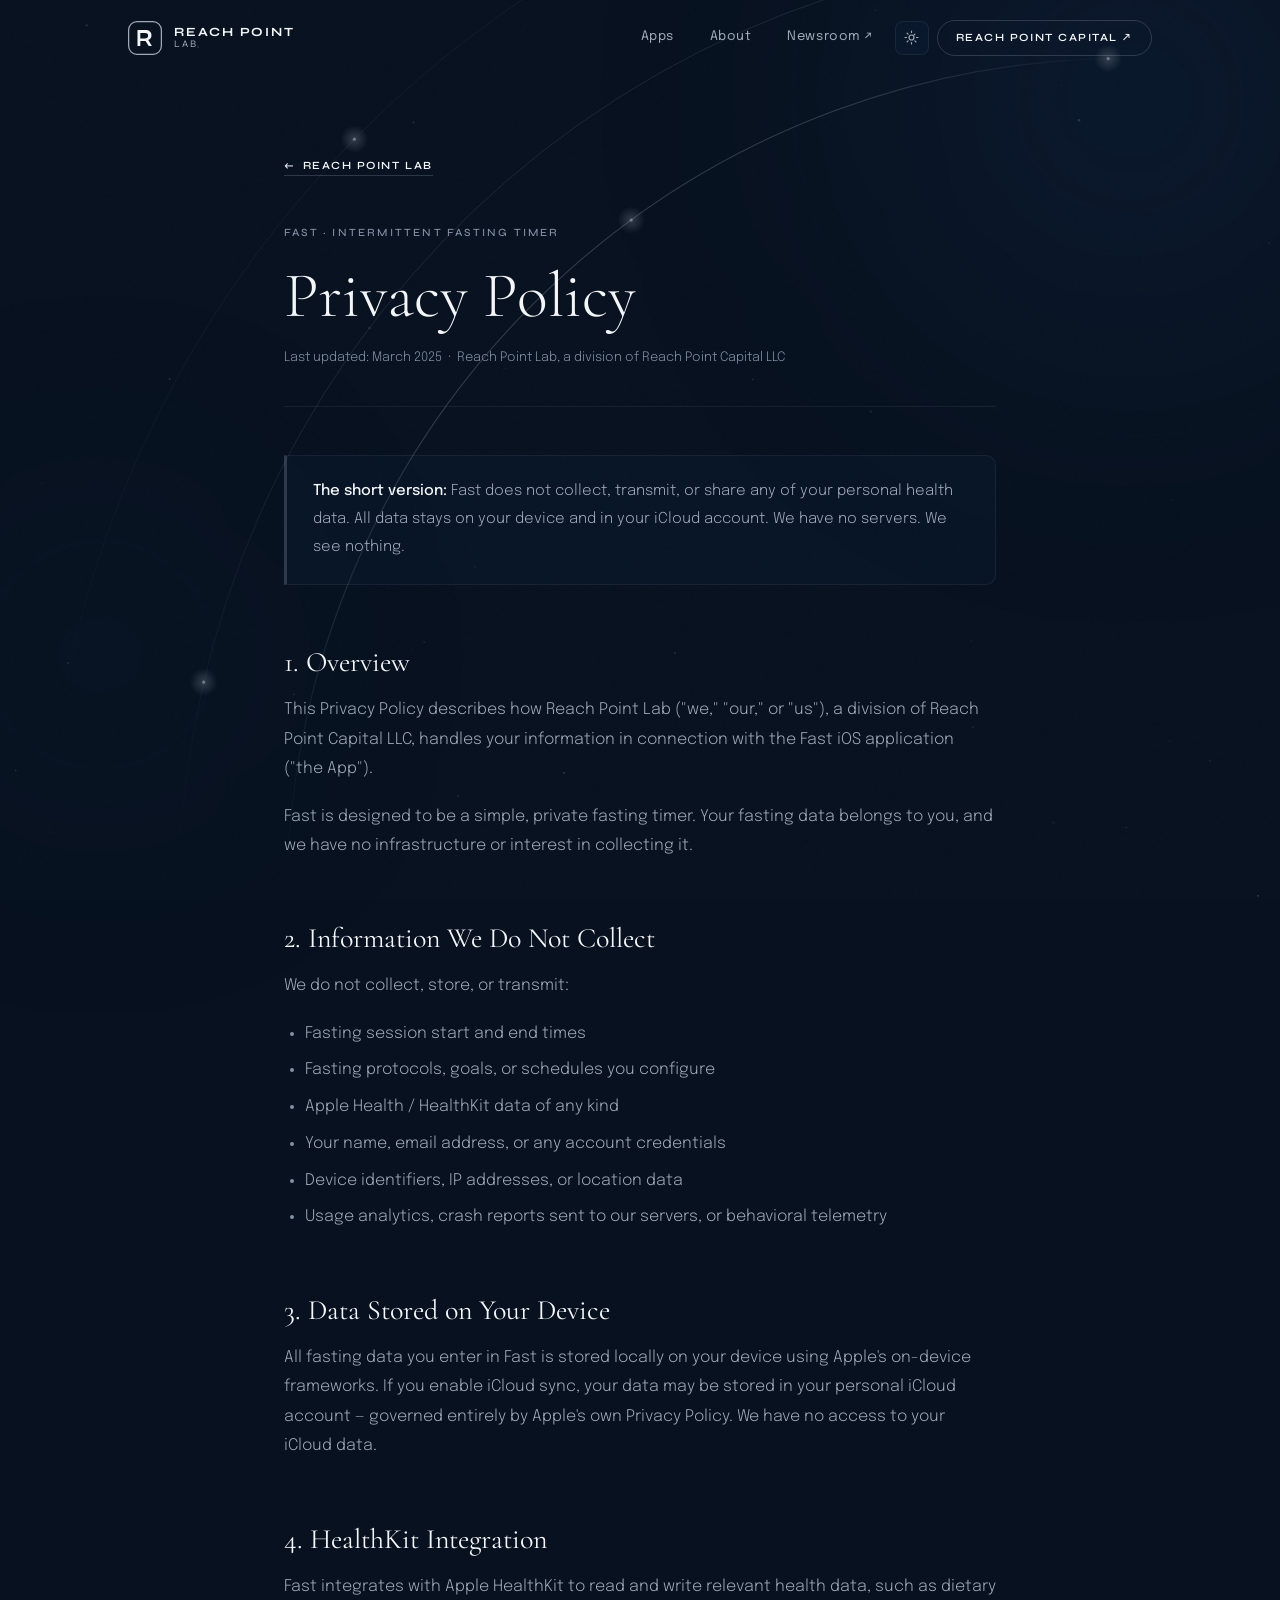
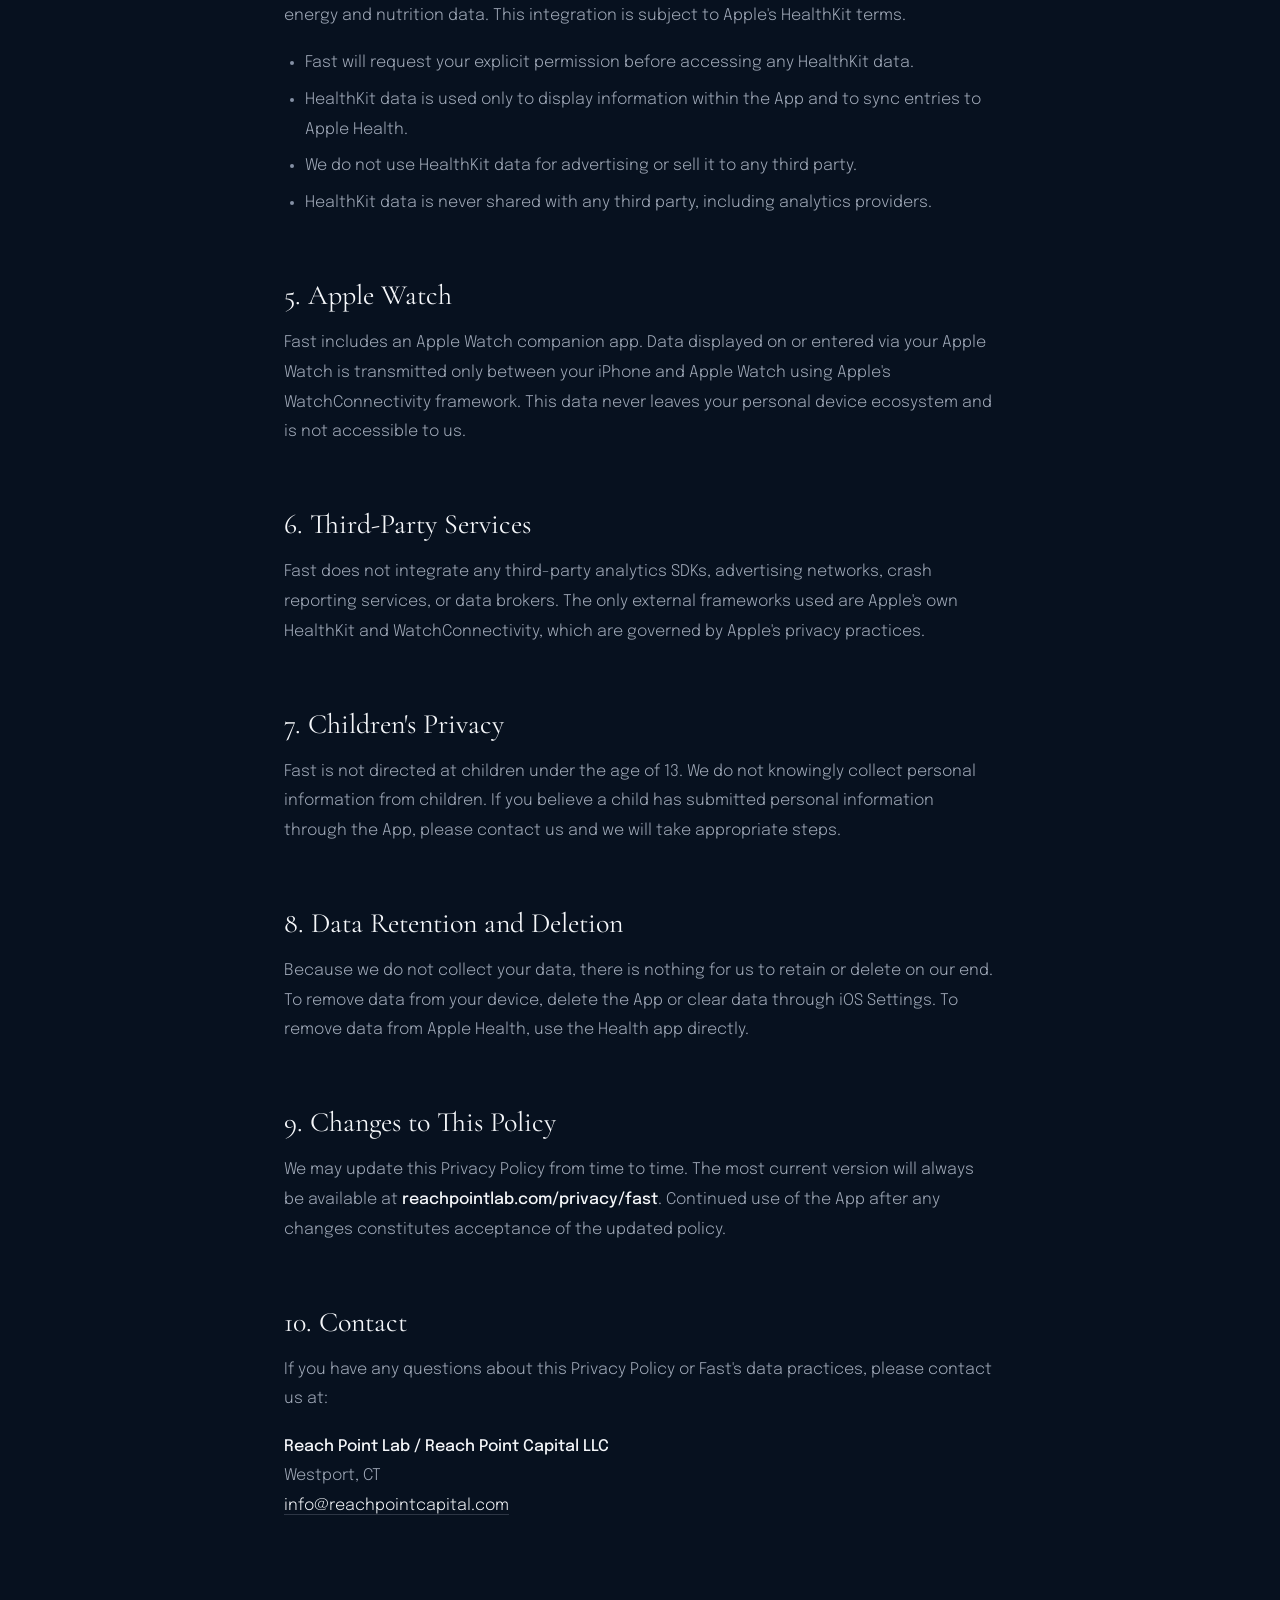
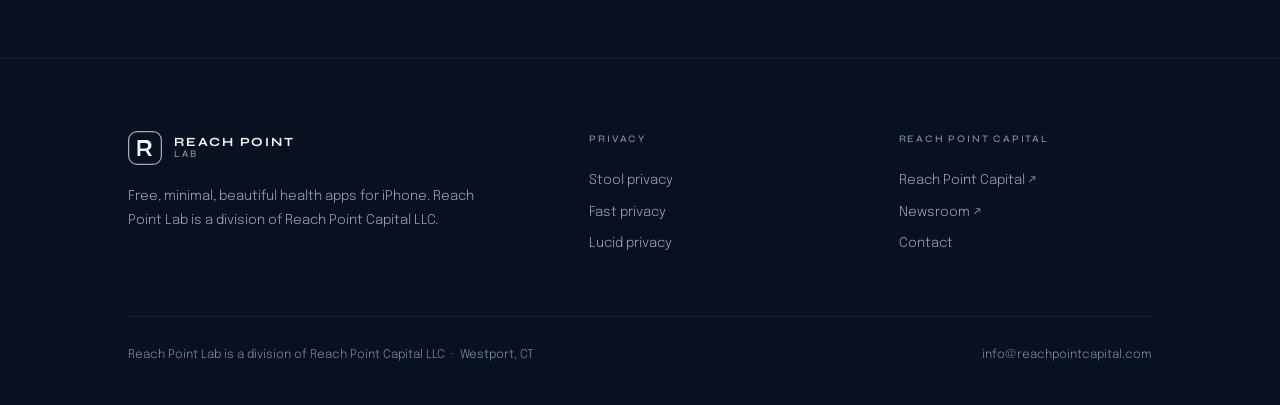
==== commit 8a31602e: "Add a real icon set and a designed link-preview card The tab icon was only an inline data: image. Ch" ====
--- a/privacy/fast.html
+++ b/privacy/fast.html
@@ -16,7 +16,11 @@
       setTimeout(function () { if (!window.__rpc) root.classList.remove('js'); }, 4000);
     })();
   </script>
-  <link rel="icon" type="image/svg+xml" href="data:image/svg+xml,%3Csvg xmlns='http://www.w3.org/2000/svg' viewBox='0 0 34 34'%3E%3Crect width='34' height='34' rx='8.5' fill='%231B3A6B'/%3E%3Cpath d='M9.5 9h7.8c2 0 3.55.48 4.6 1.42 1.05.94 1.57 2.24 1.57 3.87 0 1.18-.28 2.18-.86 3-.56.8-1.34 1.36-2.34 1.7L23.9 25h-3.2l-3.15-5.07H12.3V25H9.5V9zm2.8 2.58V17.5h4.6c1 0 1.78-.26 2.34-.76.56-.52.83-1.22.83-2.1 0-.86-.27-1.53-.83-2.02-.56-.5-1.34-.74-2.34-.74h-4.6v-.7z' fill='%23F4F6F9'/%3E%3C/svg%3E" />
+  <link rel="icon" href="/favicon.ico" sizes="32x32" />
+  <link rel="icon" href="/icon.svg" type="image/svg+xml" />
+  <link rel="icon" href="/icon-96.png" type="image/png" sizes="96x96" />
+  <link rel="apple-touch-icon" href="/apple-touch-icon.png" />
+  <link rel="manifest" href="/site.webmanifest" />
   <link rel="preconnect" href="https://fonts.googleapis.com" />
   <link rel="preconnect" href="https://fonts.gstatic.com" crossorigin />
   <link href="https://fonts.googleapis.com/css2?family=Cormorant+Garamond:ital,wght@0,300;0,400;0,500;0,600;1,300;1,400&family=Epilogue:wght@300;400;500&family=Syne:wght@400;500;600;700&display=swap" rel="stylesheet" />
